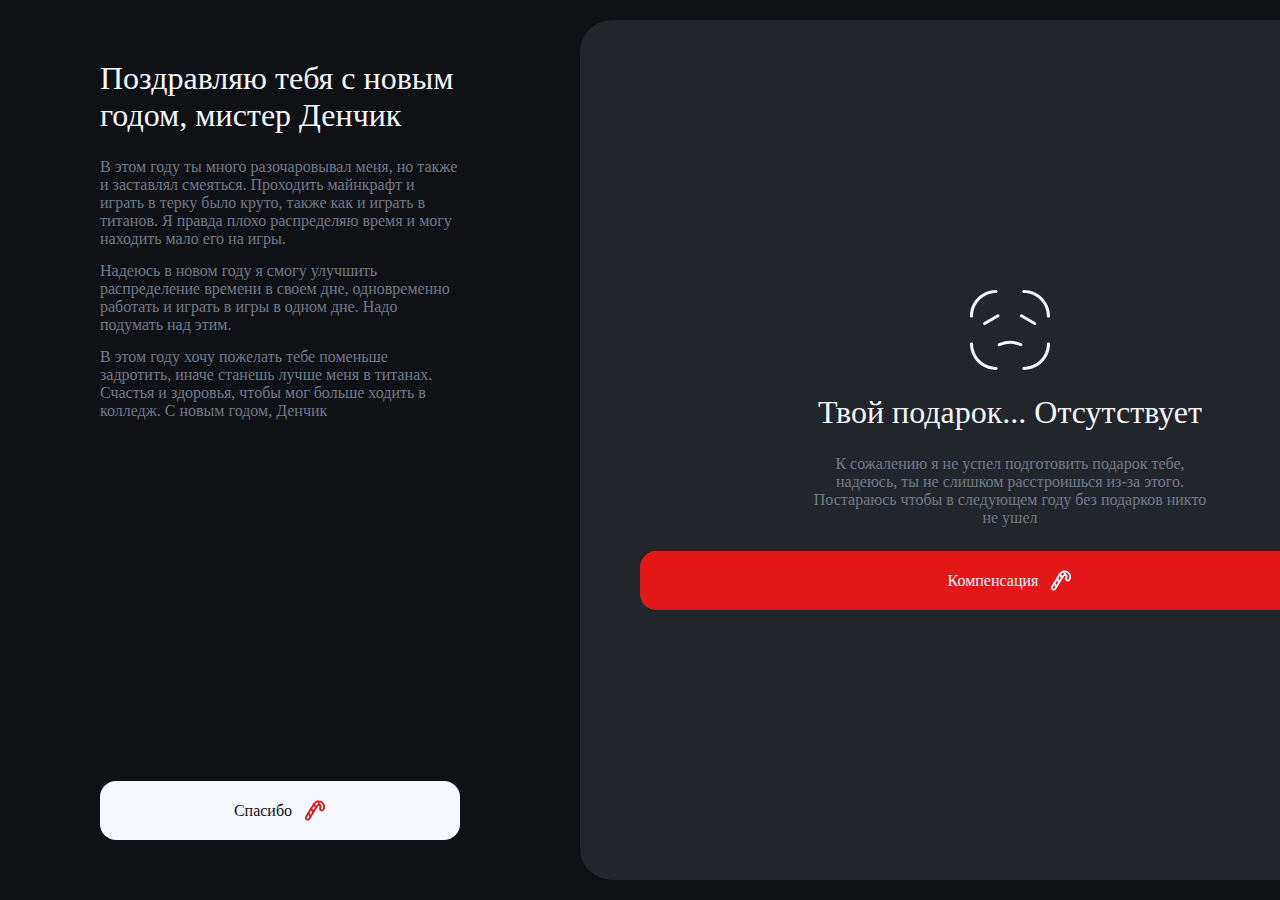
==== den.html @ 19a60eaa "update full" ====
<!DOCTYPE html>
<html lang="en">
<head>
    <meta charset="UTF-8">
    <meta name="viewport" content="width=device-width, initial-scale=1.0">
    <title>Денчик</title>
    <link rel="stylesheet" href="/style/main.css">
    <link rel="shortcut icon" href="/files/svg/sosateo.svg" type="image/x-icon">
    <script src="script.js"></script>
</head>
<body>
    <div class="screen">
        <div class="left-block">
            <div class="block-24">
                <h1>Поздравляю тебя с новым годом, мистер Денчик</h1>
                <div class="text">
                    <p class="gray w-360px">В этом году ты много разочаровывал меня, но также и заставлял смеяться. Проходить майнкрафт и играть в терку было круто, также как и играть в титанов. Я правда плохо распределяю время и могу находить мало его на игры.</p>
                    <p class="gray w-360px">Надеюсь в новом году я смогу улучшить распределение времени в своем дне, одновременно работать и играть в игры в одном дне. Надо подумать над этим.</p>
                    <p class="gray w-360px">В этом году хочу пожелать тебе поменьше задротить, иначе станешь лучше меня в титанах. Счастья и здоровья, чтобы мог больше ходить в колледж. С новым годом, Денчик</p>
                </div>
            </div>
            <div class="block-button">
                <button onclick="alert('Пожалуйста! Надеюсь тебе понравился подарок или его подобие')" class="btn-white w-100">
                    Спасибо
                    <img src="/files/svg/sosateo.svg" alt="sosateo">
                </button>
            </div>
        </div>
        <div class="right-block">
            <div class="gift-box">
                <img src="/files/svg/face_no_happy.svg" alt="face_no_happy" class="face">
                <h1>Твой подарок... Отсутствует</h1>
                <p class="gray w-400 text_center">К сожалению я не успел подготовить подарок тебе, надеюсь, ты не слишком расстроишься из-за этого. Постараюсь чтобы в следующем году без подарков никто не ушел</p>
                <div class="block-button w-100">
                    <button onclick="spawn_lompensi(this)" class="btn-red">
                        Компенсация
                        <img src="/files/svg/sosateo_w.svg" alt="sosateo_w">
                    </button>

                    <a target="_blank" href="https://wimg.rule34.xxx//images/2835/23c5ed4b9f1fc605a7a9fb3ae799a6de.gif" class="btn btn_gray_p btn_radio w-100 none">
                        <div class="bac-white">
                            <img src="/files/svg/star.svg" alt="star">
                        </div>
                        Надежда на кактус или подарок в следующем году
                    </A>
                    <button onclick="alert('Милосердие - возможность в любой момент пойти со мной в любую доступную игру, если я нахожусь дома, и все синие кружки выполнены')" class="btn btn_gray_p btn_radio w-100 none">
                        <div class="bac-white">
                            <img src="/files/svg/love.svg" alt="love">
                        </div>
                        3 милосердия на игры
                    </button>
                </div>
            </div>
        </div>
    </div>
</body>
</html>
---- style/main.css ----
body, html {
    width: 100%;
}

body {
    background-color: var(--black);
    height: 100%;
}

* {
    margin: 0;
    box-sizing: border-box;
}

:root {
    --black: #0F1114;
    --black-gray: #222529;
    --black-gray-p: #2E3238;
    --text-gray: #747A8A;
    --white: #F5F8FF;
    --blue: #3168F5;
    --red: #E31718;
}

img {
    max-width: 100%;
    max-height: 100%;
}

/* Text */
@import url('https://fonts.googleapis.com/css2?family=Manrope:wght@200..800&display=swap');

* {
    font-family: "Manrope", serif;
    color: var(--white);
}

p {
    font-size: 18px;
    font-weight: 400;
}

.gray {color: var(--text-gray);}
.red {
    color: var(--red);
}

.a, .btn, button {
    font-size: 18px;
    font-weight: 500;
    text-decoration: none;
}

h1 {
    font-size: 36px;
    font-weight: 500;
}

h2 {
    font-size: 26px;
    font-weight: 500;
}

.text {
    display: flex;
    flex-direction: column;
    gap: 18px;
}

/* Block */
.screen {
    display: flex;
    align-items: center;
    width: 100%;
    height: 100vh;
    overflow: hidden;
    max-width: 2200px;
    margin: auto;
}

.left-block {
    height: 100%;
    width: 100%;
    display: flex;
    flex-direction: column;
    justify-content: space-between;
    padding: 100px;
}

.right-block {
    height: 100%;
    display: flex;
    justify-content: center;
    align-items: center;
    aspect-ratio: 1;
    padding: 20px;
}

.right-block_grid {
    height: 100%;
    width: 100%;
    display: grid;
    gap: 1%;
    grid-template-rows: repeat(4, 24%);
    grid-template-columns: repeat(4, 24%);
}

.grid-el {
    position: relative;
    width: 100%;
    height: 100%;
    border-radius: 32px;
    background-color: var(--black-gray);
    display: flex;
    align-items: center;
    justify-content: center;
    flex-direction: column;
    gap: 12px;
    overflow: hidden;
    color: var(--white);
    z-index: 3;
    transition: scale 0.2s ease-out, border-radius 0.2s ease-out;
    padding: 0;
}
.grid-el::after {
    content: "";
    position: absolute;
    transform: translate(50%, 50%);
    height: 100%;
    width: 100%;
    border-radius: 32px;
    background-color: inherit;
    opacity: 0.4;
    z-index: -1;
    transition: 2s ease;
}

@keyframes uuu {
    0% {
        transform: rotate(0);
    }
    100% {
        transform: rotate(360deg);
    }
}

.grid-el:hover {
    z-index: 2;
    cursor: pointer;
    overflow: visible;
    animation: border 1s infinite ease;
}

.grid-el:hover::after {
    animation: uuu 3s infinite ease;
    scale: 1.15;
}

@keyframes border {
    0% {
        border-radius: 52px;
    }
    50% {
        border-radius: 32px;
    }
    100% {
        border-radius: 52px;
    }
}

.grid-el img {
    width: 65%;
    aspect-ratio: 1;
    border-radius: 100px;
}

.flich {
    background-color: #B16858;
}

.zaks {
    background-color: #4D5A67;
}

.yui {
    background-color: #482523;
}

.tema {
    background-color: #57550C;
}

.den {
    background-color: #7D6D5A;
}

.snasha {
    background-color: #735748;
}

.minoko {
    background-color: #851B36;
}

.vitalia {
    background-color: #7A3641;
}

.grid-el-none:hover {
    scale: 1;
    cursor: default;
    border-radius: 32px;
    animation: none;
}

.w-100 {
    width: 100%;
}

.w-360px {
    width: 360px;
}

.btn, button {
    display: flex;
    justify-content: center;
    align-items: center;
    gap: 12px;
    padding: 18px 26px;
    border-radius: 16px;
    background-color: var(--white);
    color: var(--black);
    cursor: pointer;
    border: none;
    outline: none;
}

.block-24 {
    display: flex;
    flex-direction: column;
    gap: 24px;
}

@keyframes dispawn {
    0% {
        transform: translateX(0);
        opacity: 1;
    }
    100% {
        transform: translateX(-30px);
        opacity: 0;
    }
}

@keyframes spawn {
    0% {
        transform: translateX(30px);
        opacity: 0;
    }
    100% {
        transform: translateX(0);
        opacity: 1;
    }
}

.big_dick {
    width: 100%;
    height: 100%;
    border-radius: 46px;
}

.btn_gray {
    background-color: var(--black-gray);
    color: var(--white);
}

.btn_radio {
    padding: 18px;
    gap: 18px;
    justify-content: flex-start;
}

.btn_radio div {
    display: flex;
    justify-content: center;
    align-items: center;
    background-color: var(--black-gray-p);
    border-radius: 10px;
    padding: 10px;
}

.btn_radio-active div {
    background-color: var(--red);
}

.btn_radio div div {
    height: 18px;
    min-height: 18px;
    aspect-ratio: 1;
    padding: 0;
}

.btn_radio-active div img {
    height: 18px;
    aspect-ratio: 1;
    animation: spawn_in 0.2s ease forwards;
}

@keyframes spawn_in {
    0% {
        scale: 0.8;
        opacity: 0;
    }
    90% {
        scale: 1.2;
        opacity: 1;
    }
    100% {
        scale: 1;
        opacity: 1;
    }
}

.block-button {
    display: flex;
    flex-direction: column;
    gap: 12px;
}

.btn_radio .bac-white {
    background-color: var(--white);
}

.btn-red {
    background-color: var(--red);
    color: var(--white);
}

.gift-box {
    width: 100%;
    height: 100%;
    display: flex;
    justify-content: center;
    align-items: center;
    gap: 24px;
    background-color: var(--black-gray);
    border-radius: 32px;
    flex-direction: column;
    padding: 100px;
}

.btn_gray_p {
    background-color: var(--black-gray-p);
    color: var(--white);
}

.face {
    height: 100px;
    aspect-ratio: 1;
}

.none {
    display: none;
}

.w-400 {
    width: 400px;
}

.text_center {
    text-align: center;
}

.screen_mob {
    display: none;
    justify-content: center;
    align-items: center;
    flex-direction: column;
    height: 100lvh;
    width: 100%;
    gap: 24px;
}

.screen_mob p {
    text-align: center;
}



@media (max-width: 1600px) {
    p {
        font-size: 16px;
    }
    
    .a, .btn, button {
        font-size: 16px;
    }
    
    h1 {
        font-size: 32px;
    }
    
    h2 {
        font-size: 20px;
    }
    
    .text {
        gap: 14px;
    }


    .left-block {
        padding: 60px 100px;
    }
    .gift-box {
        padding: 60px;
    }

    .face {
        height: 80px;
    }
}

@media (max-width: 1200px) {
    .screen_mob {
        display: flex;
    }

    .screen {
        display: none;
    }
}

@media (max-width: 600px) {
    .screen_mob {
        padding: 32px;
    }
    .face {
        height: 68px;
    }
    .screen_mob p {
        font-size: 12px;
    }

    .w-360px {
        width: 100%;
    }
}
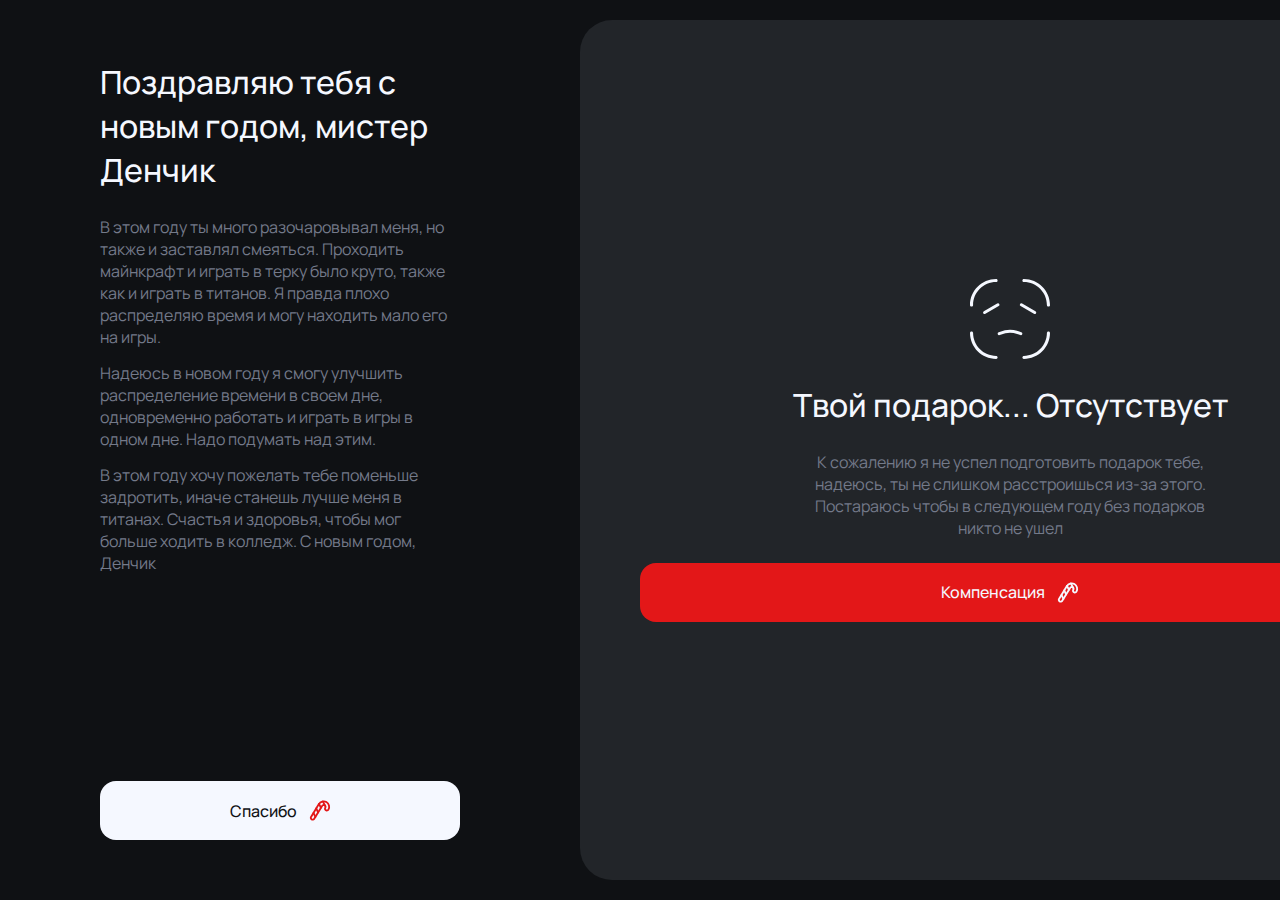
==== commit 85a0e7a9: "update eee" ====
--- a/den.html
+++ b/den.html
@@ -20,7 +20,7 @@
                 </div>
             </div>
             <div class="block-button">
-                <button onclick="alert('Пожалуйста! Надеюсь тебе понравился подарок или его подобие')" class="btn-white w-100">
+                <button onclick="spasibo()" class="btn-white w-100">
                     Спасибо
                     <img src="/files/svg/sosateo.svg" alt="sosateo">
                 </button>
--- a/style/main.css
+++ b/style/main.css
@@ -1,3 +1,5 @@
+@import url('https://fonts.googleapis.com/css2?family=Manrope:wght@200..800&display=swap');
+
 body, html {
     width: 100%;
 }
@@ -28,8 +30,6 @@
 }
 
 /* Text */
-@import url('https://fonts.googleapis.com/css2?family=Manrope:wght@200..800&display=swap');
-
 * {
     font-family: "Manrope", serif;
     color: var(--white);
